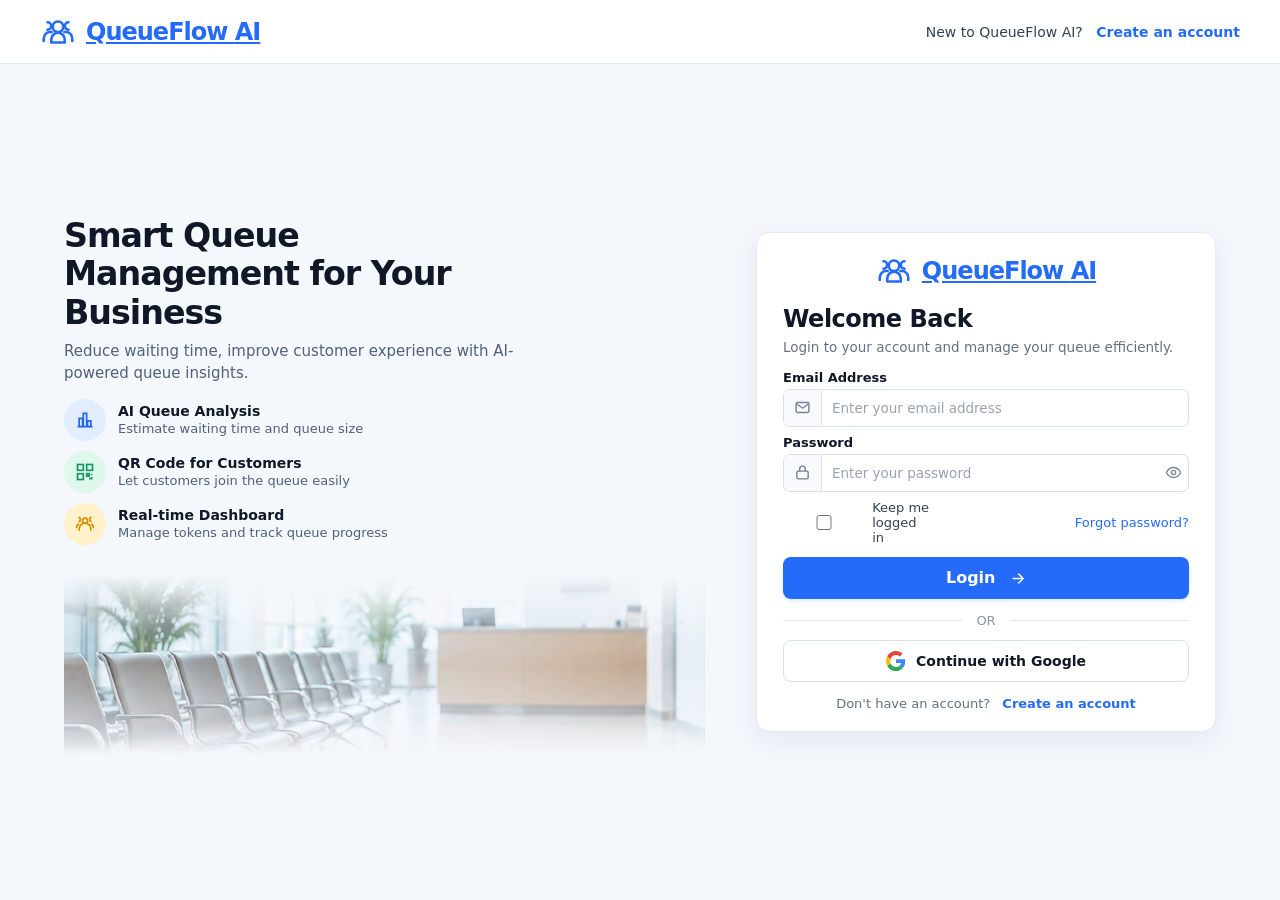
==== frontend/dashboard.html @ e9447c0b "QueueFlow AI MVP: owner auth, queue sessions, vision analysis, virtual tokens, customer pages" ====
<!DOCTYPE html>
<html lang="en">
<head>
<meta charset="UTF-8">
<meta name="viewport" content="width=device-width, initial-scale=1.0">
<title>QueueFlow AI — Owner Dashboard</title>
<link rel="stylesheet" href="assets/css/main.css?v=4">
</head>
<body class="dashboard">
<header class="topbar">
  <div class="brand"><svg viewBox="0 0 48 40" fill="none" aria-hidden="true"><g stroke="currentColor" stroke-width="4" stroke-linecap="round" stroke-linejoin="round"><circle cx="24" cy="9" r="6"/><circle cx="9" cy="15" r="4"/><circle cx="39" cy="15" r="4"/><path d="M12 34v-4c0-6 5-10 12-10s12 4 12 10v4H12Z"/><path d="M3 32v-3c0-4 3-7 7-7m35 10v-3c0-4-3-7-7-7"/></g></svg>QueueFlow <span>AI</span></div>
  <div class="top-right"><div class="bell" aria-label="Notifications">♧</div><div class="divider"></div><div class="profile"><div class="avatar" id="ownerAvatar">S</div><div><strong id="ownerName">Sri Sai Clinic</strong><small>Owner</small></div><span style="color:#687793">⌄</span></div></div>
</header>
<div class="layout">
  <aside class="sidebar" aria-label="Main navigation">
    <a href="#dashboard" class="nav active" data-page="dashboard"><svg viewBox="0 0 24 24" fill="none" stroke="currentColor" stroke-width="1.8"><path d="m3 10 9-7 9 7"/><path d="M5 9v12h5v-7h4v7h5V9"/></svg><span class="nav-text">Dashboard</span></a>
    <a href="#upload" class="nav" data-page="upload"><svg viewBox="0 0 24 24" fill="none" stroke="currentColor" stroke-width="1.8"><path d="M12 16V4m-5 5 5-5 5 5"/><path d="M4 15v4a2 2 0 0 0 2 2h12a2 2 0 0 0 2-2v-4"/></svg><span class="nav-text">Upload Queue<small>Image / Video</small></span></a>
    <div class="sidebar-foot"><div class="help-icon">?</div><div><strong>Need Help?</strong><small>QueueFlow support</small></div></div>
  </aside>

  <main class="main">
    <section class="page active" id="dashboardPage">
      <div class="page-head"><div><h1 id="welcomeTitle">Welcome back</h1><p>Here’s your queue overview. Token status and counts update automatically when the backend is connected.</p></div><div class="datebox"><svg viewBox="0 0 24 24" fill="none" stroke="currentColor" stroke-width="1.8"><rect x="3" y="5" width="18" height="16" rx="2"/><path d="M16 3v4M8 3v4M3 10h18"/></svg><div><strong id="dateLabel">Today</strong><small id="timeLabel">Queue session</small></div></div></div>
      <div class="refresh-note" style="margin-bottom:12px"><span class="small-tag" id="sessionPill">No session</span><button class="outline" id="newSessionBtn" type="button">New session</button><button class="outline" id="refreshBtn" type="button">Refresh</button></div>
      <div class="metrics">
        <div class="metric"><div class="metric-top"><span class="metric-label">People in Physical Queue</span><div class="metric-icon"><svg viewBox="0 0 24 24" fill="none" stroke="currentColor" stroke-width="1.8"><circle cx="9" cy="7" r="3"/><path d="M3 20v-2a6 6 0 0 1 12 0v2m2-10a3 3 0 1 0 0-6m1 10a5 5 0 0 1 3 4v2"/></svg></div></div><strong id="peopleMetric">—</strong><div class="metric-foot" id="peopleFoot">From latest image/video analysis</div></div>
        <div class="metric green"><div class="metric-top"><span class="metric-label">Total Tokens Issued</span><div class="metric-icon"><svg viewBox="0 0 24 24" fill="none" stroke="currentColor" stroke-width="1.8"><rect x="5" y="3" width="14" height="18" rx="2"/><path d="M9 7h6m-6 4h6m-6 4h3"/></svg></div></div><strong id="issuedMetric">0</strong><div class="metric-foot">Customers joined this session</div></div>
        <div class="metric amber"><div class="metric-top"><span class="metric-label">Currently Waiting</span><div class="metric-icon"><svg viewBox="0 0 24 24" fill="none" stroke="currentColor" stroke-width="1.8"><circle cx="12" cy="12" r="9"/><path d="M12 7v5l3 2"/></svg></div></div><strong id="waitingMetric">0</strong><div class="metric-foot">Active waiting tokens</div></div>
        <div class="metric purple"><div class="metric-top"><span class="metric-label">Estimated Waiting Time</span><div class="metric-icon"><svg viewBox="0 0 24 24" fill="none" stroke="currentColor" stroke-width="1.8"><circle cx="12" cy="12" r="9"/><path d="M12 7v5l3 2"/></svg></div></div><strong id="waitMetric">—</strong><div class="metric-foot">Calculated from queue and counters</div></div>
        <div class="metric teal"><div class="metric-top"><span class="metric-label">Queue Status</span><div class="metric-icon"><svg viewBox="0 0 24 24" fill="none" stroke="currentColor" stroke-width="1.8"><path d="M4 20v-7h4v7m4 0V4h4v16m4 0v-5h2v5z"/></svg></div></div><strong class="active-word" id="queueStatusMetric">Not active</strong><div class="metric-foot" id="queueStatusFoot">Activate to let customers join</div></div>
      </div>

      <section class="card dashboard-flow">
        <div class="flow-top"><div class="card-head" style="margin:0"><div><h2>Current Queue Flow</h2><p>See a short preview of the next tokens in line.</p></div></div><div class="refresh-note"><span class="green-dot"></span><span id="refreshLabel">Updates when backend is connected</span></div></div>
        <div class="flow-labels"><span class="current">Now serving</span><span>Next in line</span></div>
        <div class="flow-track" id="flowTrack">
          <div class="flow-token current"><strong>—</strong><small>No active token</small></div><span class="flow-arrow">›</span><div class="flow-token"><strong>—</strong><small>Waiting for data</small></div><span class="flow-arrow">›</span><div class="flow-token"><strong>—</strong><small>Waiting for data</small></div><span class="flow-arrow">›</span><div class="flow-more"><strong>···</strong><small>and more</small></div>
        </div>
      </section>

      <div class="lower-grid">
        <section class="card">
          <div class="card-head"><div><h2>Latest Queue Analysis</h2><p>Most recent image or recorded video analysis.</p></div><button class="outline" id="viewUploadBtn">Upload Queue →</button></div>
          <div class="analysis-details"><div id="latestImage"><div class="image-placeholder">No queue image/video analyzed yet</div></div><div class="analysis-meta"><div><div class="meta-label">Last analyzed</div><div class="meta-value" id="lastAnalyzed">—</div></div><div><div class="meta-label">Detected people</div><div class="meta-value" id="latestCount">—</div></div><div class="success-box"><svg viewBox="0 0 24 24" fill="none" stroke="currentColor" stroke-width="1.8"><circle cx="12" cy="12" r="9"/><path d="m7 12 3 3 7-7"/></svg><span id="analysisStatus">Upload an image or video to start analysis.</span></div></div></div>
        </section>
        <section class="card">
          <div class="card-head"><div><h2>QR Code for Customers</h2><p>Customers scan this code to take a queue token.</p></div><span class="queue-state" id="queueStatePill">Not active</span></div>
          <div class="qr-content"><div class="qr-visual" id="qrVisual"><svg viewBox="0 0 100 100" fill="none" stroke="currentColor" stroke-width="5"><rect x="8" y="8" width="28" height="28"/><rect x="64" y="8" width="28" height="28"/><rect x="8" y="64" width="28" height="28"/><path d="M16 16h12v12H16zm56 0h12v12H72zM16 72h12v12H16zM48 8h8v8h-8zm0 16h8v8h-8zm0 16h8v8h-8zm16 8h8v8h-8zm16 0h8v8h-8zm-32 8h8v8h-8zm16 8h8v8h-8zm16 8h8v8h-8z"/></svg><div class="qr-lock" id="qrLock">🔒</div></div><div class="qr-copy"><h3 id="qrTitle">Queue not active</h3><p id="qrDescription">Upload and analyze the queue, then activate it to make the customer link available.</p><div class="join-row"><input id="joinLink" readonly value="Available after activation"><button class="copy-btn" id="copyLink" type="button" aria-label="Copy join link">▢</button></div><div class="qr-foot" id="qrFoot">Real QR generation requires backend integration.</div></div></div>
          <div style="display:flex;gap:8px;margin-top:14px;flex-wrap:wrap"><button class="primary" id="activateBtn"><svg viewBox="0 0 24 24" fill="none" stroke="currentColor" stroke-width="1.8"><path d="m8 5 12 7-12 7V5Z"/></svg>Activate Queue</button><button class="danger" id="deactivateBtn" disabled>Deactivate</button></div>
        </section>
      </div>
    </section>

    <section class="page" id="uploadPage">
      <div class="page-head"><div><h1>Upload Queue</h1><p>Upload a clear image or recorded video of your physical queue. AI analysis will estimate the queue count.</p></div><div class="datebox"><svg viewBox="0 0 24 24" fill="none" stroke="currentColor" stroke-width="1.8"><rect x="3" y="5" width="18" height="16" rx="2"/><path d="M16 3v4M8 3v4M3 10h18"/></svg><div><strong>Queue analysis</strong><small>Image / recorded video</small></div></div></div>
      <div class="card" style="margin-bottom:17px">
        <div class="upload-layout">
          <div><div class="segmented"><button type="button" id="imageMode" class="seg-btn active"><svg viewBox="0 0 24 24" fill="none" stroke="currentColor" stroke-width="1.8"><rect x="3" y="3" width="18" height="18" rx="2"/><circle cx="8.5" cy="8.5" r="1.5"/><path d="m21 15-5-5L5 21"/></svg>Upload Image</button><button type="button" id="videoMode" class="seg-btn"><svg viewBox="0 0 24 24" fill="none" stroke="currentColor" stroke-width="1.8"><rect x="3" y="5" width="13" height="14" rx="2"/><path d="m16 10 5-3v10l-5-3z"/></svg>Upload Video</button></div>
            <input type="file" id="fileInput" accept="image/jpeg,image/png,image/webp" hidden>
            <div class="dropzone" id="dropzone" role="button" tabindex="0" aria-label="Select queue image"><div class="drop-icon" id="dropIcon"><svg viewBox="0 0 24 24" fill="none" stroke="currentColor" stroke-width="1.8"><path d="M12 16V4m-5 5 5-5 5 5"/><path d="M4 15v4a2 2 0 0 0 2 2h12a2 2 0 0 0 2-2v-4"/></svg></div><strong id="dropTitle">Drag &amp; drop an image here</strong><p>or <button type="button" class="browse" id="browseBtn">click to browse</button></p><small id="fileHelp">Supports JPG, PNG, WEBP · Max 10 MB</small></div>
            <div class="preview-file" id="previewFile"></div><div class="analyze-row"><button type="button" class="primary" id="analyzeBtn"><svg viewBox="0 0 24 24" fill="none" stroke="currentColor" stroke-width="1.8"><path d="m12 3 1.5 5.5L19 10l-5.5 1.5L12 17l-1.5-5.5L5 10l5.5-1.5L12 3Z"/></svg>Analyze Queue</button><button type="button" class="outline" id="clearBtn">Clear</button></div>
          </div>
          <div><div class="preview-head"><strong>Preview</strong><button class="outline" id="changeFileBtn">Change File</button></div><div id="previewArea"><div class="preview-empty">Your selected queue image or video will appear here.</div></div><p class="hint">Image = one-time snapshot. Recorded video = analyze multiple sampled frames. Neither means continuous live camera tracking.</p></div>
        </div>
      </div>
      <section class="card"><div class="card-head"><div><h2>Analysis Results</h2><p>Review the count before updating your dashboard.</p></div><span class="small-tag" id="uploadAnalysisBadge">NOT ANALYZED</span></div><div class="results-grid"><div class="result-box"><small>Estimated people</small><strong id="uploadPeople">—</strong><span>Physical queue</span></div><div class="result-box"><small>Estimated wait</small><strong id="uploadWait">—</strong><span>Per customer</span></div><div class="result-box"><small>Queue length</small><strong id="uploadLength">—</strong><span>Optional estimate</span></div><div class="notes-box"><strong>Analysis Notes</strong><ul id="analysisNotes"><li>Upload a file to begin.</li><li>Actual detection requires the AI backend.</li></ul></div></div><div class="analyze-row" style="align-items:flex-end"><div class="field" style="flex:1"><label for="correctedCount">Confirm people count (owner review)</label><input id="correctedCount" type="number" min="0" step="1" placeholder="e.g. 12"></div><div class="field" style="max-width:150px"><label for="avgServiceInput">Avg min / customer</label><input id="avgServiceInput" type="number" min="0" max="1440" step="0.5"></div><button type="button" class="primary" id="applyReviewBtn">Apply</button></div><div class="notice" id="backendNotice">Prototype only: actual AI analysis, database saving, token creation and QR generation require the FastAPI backend.</div></section>
    </section>
  </main>
</div>
</div>
<script src="assets/js/notify.js?v=1" defer></script>
<script src="assets/js/dashboard.js?v=7" defer></script>
</body>
</html>
---- frontend/assets/css/main.css ----
:root{--blue:#246bfa;--blue-dark:#1557db;--ink:#101828;--muted:#667085;--line:#d9e0ea;--bg:#f4f7fc;--topbar:64px}*{box-sizing:border-box}html, body.auth{height:100%}body.auth{margin:0;font-family:Inter,ui-sans-serif,system-ui,-apple-system,BlinkMacSystemFont,"Segoe UI",sans-serif;color:var(--ink);background:var(--bg);display:flex;flex-direction:column;min-height:100dvh}body.auth .topbar{height:var(--topbar);flex:0 0 auto;background:rgba(255,255,255,.96);border-bottom:1px solid #e4e9f1;display:flex;align-items:center;justify-content:space-between;padding:0 max(24px,calc((100% - 1200px)/2));gap:24px}body.auth .brand{display:flex;align-items:center;gap:10px;font-size:24px;font-weight:750;letter-spacing:-1px;white-space:nowrap}body.auth .brand svg{width:36px;height:36px;color:var(--blue)}body.auth .brand .ai{color:var(--blue)}body.auth .signin{font-size:14px;color:#344054;white-space:nowrap}body.auth .signin a{color:var(--blue);font-weight:650;text-decoration:none;margin-left:10px}body.auth main{max-width:1200px;width:100%;margin:0 auto;padding:12px 24px;display:grid;grid-template-columns:minmax(0,1fr) minmax(400px,460px);gap:clamp(24px,4vw,56px);align-items:center;flex:1 1 auto;min-height:0}body.auth .intro{position:relative;align-self:center;min-height:0;padding:8px 0 200px;isolation:isolate;overflow:hidden;width:100%}body.auth .intro:before{content:"";position:absolute;z-index:-2;left:0;right:0;bottom:0;height:180px;background-size:cover;background-position:center 30%;background-image:linear-gradient(to bottom,var(--bg) 0%,rgba(244,247,252,.28) 35%,rgba(244,247,252,.04) 100%),url("[data-uri]");background-size:cover;background-position:center 58%;opacity:.92}body.auth .intro:after{content:"";position:absolute;z-index:-1;left:0;right:0;bottom:0;height:90px;background:linear-gradient(to bottom,transparent,var(--bg))}body.auth h1{font-size:clamp(28px,2.6vw,34px);line-height:1.15;letter-spacing:-1px;margin:0 0 8px;max-width:470px}body.auth .lead{font-size:15px;line-height:1.5;color:#526079;max-width:475px;margin:0 0 14px}body.auth .benefit{display:flex;align-items:center;gap:12px;margin:10px 0}body.auth .benefit-icon{width:42px;height:42px;display:grid;place-items:center;border-radius:50%;flex:0 0 auto}body.auth .benefit-icon svg{width:20px;height:20px}body.auth .blue{background:#e2edff;color:#2165ef}body.auth .green{background:#def8eb;color:#15965d}body.auth .gold{background:#fff1c9;color:#d89000}body.auth .benefit strong{display:block;font-size:14px;margin-bottom:2px}body.auth .benefit span{display:block;color:#526079;font-size:13px}body.auth .card{background:#fff;border:1px solid #e7ebf2;border-radius:14px;box-shadow:0 8px 28px rgba(20,40,80,.07);padding:20px 26px;align-self:center;min-height:0}body.auth .card h2{font-size:24px;letter-spacing:-.5px;margin:0 0 4px}body.auth .sub{font-size:13.5px;line-height:1.5;color:var(--muted);margin:0 0 12px}body.auth .field{margin-bottom:8px}body.auth .field label{display:block;font-size:13px;font-weight:600;margin-bottom:4px}body.auth .input-wrap{height:38px;border:1px solid var(--line);border-radius:7px;display:flex;align-items:center;overflow:hidden;background:#fff;transition:border-color .15s,box-shadow .15s}body.auth .input-wrap:focus-within{border-color:var(--blue);box-shadow:0 0 0 3px rgba(36,107,250,.12)}body.auth .field-icon{width:38px;height:100%;display:grid;place-items:center;border-right:1px solid #e2e7ef;background:#f8faff;color:#758198;flex:0 0 auto}body.auth .field-icon svg{width:17px;height:17px}body.auth input{font:inherit;font-size:13.5px;min-width:0;width:100%;border:0;outline:0;padding:0 10px;color:var(--ink);background:transparent}body.auth input::placeholder{color:#98a2b3}body.auth .toggle{border:0;background:transparent;color:#7d889b;padding:6px;cursor:pointer}body.auth .toggle svg{width:17px;height:17px;display:block}body.auth .error{display:none;color:#c43232;font-size:11.5px;margin-top:3px}body.auth .field.invalid .error{display:block}body.auth .field.invalid .input-wrap{border-color:#c43232}body.auth .checkrow{display:flex;align-items:flex-start;gap:8px;margin:10px 0;font-size:12.5px;color:#526079;line-height:1.5}body.auth .checkrow input{width:15px;height:15px;margin:2px 0 0;accent-color:var(--blue);flex:0 0 auto}body.auth a{color:var(--blue)}body.auth .submit{width:100%;border:0;border-radius:8px;background:var(--blue);color:#fff;font:inherit;font-weight:650;height:42px;cursor:pointer;box-shadow:0 2px 4px rgba(36,107,250,.15);transition:background .15s,transform .15s}body.auth .submit:hover{background:var(--blue-dark)}body.auth .submit:active{transform:translateY(1px)}body.auth .submit:disabled{opacity:.65;cursor:wait}body.auth .notice{display:none;margin-top:8px;padding:8px 10px;border-radius:8px;background:#ecfdf3;color:#067647;font-size:12.5px;line-height:1.5}body.auth .notice.show{display:block}body.auth .notice.error{background:#fef3f2;color:#b42318}@media(min-width:961px){body.auth{max-height:100dvh;overflow:hidden}body.auth main{overflow:hidden}body.auth .card{max-height:calc(100dvh - var(--topbar) - 24px);overflow:auto}body.auth .intro{max-height:calc(100dvh - var(--topbar) - 24px)}}@media(max-width:960px){body.auth{display:block;min-height:100dvh;max-height:none;overflow:auto}body.auth main{grid-template-columns:1fr;gap:24px;max-width:650px;margin:0 auto;padding:24px 24px 32px;overflow:visible}body.auth .intro{max-height:none;min-height:auto;padding:20px 0 24px}body.auth .intro:before, body.auth .intro:after{display:none}body.auth h1{font-size:32px}body.auth .lead{margin-bottom:18px}body.auth .benefit{margin:12px 0}body.auth .card{padding:24px;max-height:none;overflow:visible}}@media(max-width:560px){body.auth .topbar{height:68px;padding:0 16px}body.auth .brand{font-size:21px;gap:7px}body.auth .brand svg{width:32px;height:32px}body.auth .signin{font-size:12px}body.auth .signin a{margin-left:4px}body.auth main{padding:0 14px;margin:18px auto 32px}body.auth .intro{padding-top:10px}body.auth h1{font-size:30px;max-width:360px}body.auth .lead{font-size:16px}body.auth .benefit-icon{width:44px;height:44px}body.auth .benefit strong{font-size:14px}body.auth .benefit span{font-size:13px}body.auth .card{padding:24px 18px}body.auth .card h2{font-size:27px}body.auth .sub{font-size:14px}body.auth .field label{font-size:13px}}

/* ---- Login-only components (shared stylesheet; used by login.html) ---- */
.top-link{font-size:14px;color:#344054;white-space:nowrap}.top-link a{color:var(--blue);font-weight:650;text-decoration:none;margin-left:9px}
.card-brand{display:flex;justify-content:center;margin-bottom:16px}.card-brand .brand{font-size:24px}
.options{display:flex;align-items:center;justify-content:space-between;gap:12px;margin:2px 0 12px;font-size:13px}
.remember{display:flex;align-items:center;gap:8px;color:#344054}.remember input{width:15px;height:15px;padding:0;accent-color:var(--blue)}
.forgot{text-decoration:none;white-space:nowrap}
.arrow{width:17px;height:17px;vertical-align:middle;margin-left:8px}
.separator{display:flex;align-items:center;gap:14px;color:#8a94a6;font-size:13px;margin:14px 0 12px}.separator:before,.separator:after{content:"";height:1px;background:#e0e6ef;flex:1}
.google{height:42px;width:100%;border:1px solid var(--line);border-radius:8px;background:#fff;color:#111827;font:inherit;font-weight:550;font-size:14px;cursor:pointer;display:flex;align-items:center;justify-content:center;gap:10px}.google:hover{background:#f9fbff}.google svg{width:20px;height:20px}
.bottom{text-align:center;color:#667085;font-size:13px;margin:14px 0 0}.bottom a{margin-left:8px;text-decoration:none;font-weight:600}
.message{display:none;margin-top:8px;padding:8px 10px;border-radius:8px;background:#eff6ff;color:#1d4ed8;font-size:12.5px;line-height:1.5}.message.show{display:block}.message.error{background:#fef3f2;color:#b42318}
@media(max-width:560px){.top-link{font-size:12px}.top-link a{margin-left:4px}.card-brand{margin-bottom:14px}.card-brand .brand{font-size:21px}.options{font-size:12px}.google{font-size:13px}}

/* ================= Dashboard (scoped: body.dashboard) ================= */
body.dashboard main{display:block;grid-template-columns:none;gap:normal;overflow:visible}body.dashboard a{color:var(--blue)}body.dashboard{--blue:#0866f5;--blue-dark:#0757df;--ink:#121d33;--muted:#687793;--line:#e3eaf5;--bg:#f5f8fd;--white:#fff;--soft:#edf4ff;--green:#087a49;--amber:#946200;--red:#c32640;--shadow:0 6px 22px rgba(24,60,120,.045)}body.dashboard{margin:0;background:var(--bg);color:var(--ink);font:14px/1.45 Inter,ui-sans-serif,system-ui,-apple-system,"Segoe UI",sans-serif;display:block}body.dashboard button, body.dashboard input, body.dashboard select{font:inherit}body.dashboard button{cursor:pointer}body.dashboard button:disabled{opacity:.5;cursor:not-allowed}body.dashboard svg{flex-shrink:0}body.dashboard .topbar{height:70px;background:#fff;border-bottom:1px solid var(--line);display:flex;align-items:center;justify-content:space-between;padding:0 26px;position:sticky;top:0;z-index:10}body.dashboard .brand{display:flex;align-items:center;gap:10px;font-size:23px;font-weight:800;letter-spacing:-.8px}body.dashboard .brand svg{width:40px;height:35px;color:var(--blue)}body.dashboard .brand span{color:var(--blue)}body.dashboard .top-right{display:flex;align-items:center;gap:19px}body.dashboard .bell{position:relative;font-size:21px;color:#263653}body.dashboard .bell:after{content:"";position:absolute;right:0;top:0;width:7px;height:7px;border-radius:50%;background:#f04452}body.dashboard .divider{height:34px;width:1px;background:var(--line)}body.dashboard .profile{display:flex;align-items:center;gap:10px}body.dashboard .avatar{width:39px;height:39px;background:var(--blue);color:#fff;border-radius:50%;display:grid;place-items:center;font-weight:700}body.dashboard .profile strong{display:block;font-size:13px}body.dashboard .profile small{display:block;color:var(--muted);font-size:12px}body.dashboard .layout{display:grid;grid-template-columns:225px minmax(0,1fr);min-height:calc(100vh - 70px)}body.dashboard .sidebar{background:#fff;border-right:1px solid var(--line);padding:22px 13px;display:flex;flex-direction:column;gap:7px}body.dashboard .nav{display:flex;align-items:center;gap:13px;padding:12px 14px;border-radius:10px;color:#4a5873;text-decoration:none;font-size:14px;font-weight:550;transition:.15s}body.dashboard .nav svg{width:21px;height:21px}body.dashboard .nav.active{background:#e8f2ff;color:var(--blue);font-weight:700}body.dashboard .nav:hover{background:#f1f6fd}body.dashboard .nav small{display:block;font-size:11px;color:inherit;opacity:.8;font-weight:400;margin-top:1px}body.dashboard .nav .nav-text{min-width:0}body.dashboard .sidebar-foot{margin-top:auto;padding:13px 12px;border-radius:11px;background:#f1f6fd;display:flex;gap:10px;align-items:center}body.dashboard .help-icon{width:34px;height:34px;border-radius:50%;display:grid;place-items:center;background:#fff;color:var(--blue);font-size:19px;font-weight:800}body.dashboard .sidebar-foot strong{display:block;font-size:12px}body.dashboard .sidebar-foot small{display:block;color:var(--muted);font-size:11px}body.dashboard .main{min-width:0;padding:24px 25px 40px;max-width:1600px;width:100%;margin:0 auto}body.dashboard .page{display:none}body.dashboard .page.active{display:block}body.dashboard .page-head{display:flex;align-items:flex-start;justify-content:space-between;gap:15px;margin-bottom:21px}body.dashboard .page-head h1{font-size:27px;line-height:1.2;letter-spacing:-.8px;margin:0 0 6px}body.dashboard .page-head p{color:var(--muted);font-size:14px;margin:0}body.dashboard .datebox{display:flex;align-items:center;gap:10px;border:1px solid var(--line);background:#fff;border-radius:10px;padding:10px 13px;white-space:nowrap}body.dashboard .datebox svg{width:21px;height:21px;color:var(--blue)}body.dashboard .datebox strong{display:block;font-size:12px}body.dashboard .datebox small{color:var(--muted);font-size:11px}body.dashboard .metrics{display:grid;grid-template-columns:repeat(5,minmax(0,1fr));gap:12px;margin-bottom:18px}body.dashboard .metric{background:#fff;border:1px solid #e7edf6;border-radius:12px;padding:15px;min-width:0;box-shadow:var(--shadow)}body.dashboard .metric-top{display:flex;align-items:center;justify-content:space-between;gap:8px}body.dashboard .metric-label{font-size:11px;color:#52617d;font-weight:600}body.dashboard .metric-icon{width:36px;height:36px;border-radius:10px;display:grid;place-items:center;background:#eaf2ff;color:var(--blue)}body.dashboard .metric-icon svg{width:20px;height:20px}body.dashboard .metric strong{font-size:27px;letter-spacing:-.7px;display:block;margin:8px 0 2px}body.dashboard .metric-foot{font-size:10px;color:var(--muted)}body.dashboard .metric.green .metric-icon{background:#e4f8ee;color:var(--green)}body.dashboard .metric.amber .metric-icon{background:#fff3df;color:#d97706}body.dashboard .metric.purple .metric-icon{background:#f1eaff;color:#7546c8}body.dashboard .metric.teal .metric-icon{background:#e2f8f7;color:#0f8c8a}body.dashboard .active-word{color:var(--green);font-size:22px!important}body.dashboard .card{background:#fff;border:1px solid #e7edf6;border-radius:13px;padding:17px;box-shadow:var(--shadow);min-width:0}body.dashboard .card-head{display:flex;align-items:flex-start;justify-content:space-between;gap:12px;margin-bottom:15px}body.dashboard .card-head h2{font-size:17px;margin:0 0 3px;letter-spacing:-.2px}body.dashboard .card-head p{font-size:12px;color:var(--muted);margin:0}body.dashboard .small-tag{background:#f1f5fb;color:#62708a;padding:5px 8px;border-radius:7px;font-size:10px;font-weight:700;white-space:nowrap}body.dashboard .dashboard-flow{margin-bottom:18px}body.dashboard .flow-top{display:flex;align-items:center;justify-content:space-between;gap:12px;flex-wrap:wrap}body.dashboard .refresh-note{display:flex;align-items:center;gap:7px;color:var(--muted);font-size:11px}body.dashboard .green-dot{width:7px;height:7px;background:#12b76a;border-radius:50%}body.dashboard .flow-labels{display:flex;gap:34px;margin:14px 0 8px 40px;color:var(--muted);font-size:11px}body.dashboard .flow-labels .current{color:var(--blue);font-weight:700}body.dashboard .flow-track{display:flex;align-items:center;gap:9px;overflow-x:auto;padding:2px 1px 5px}body.dashboard .flow-token{min-width:115px;flex:1;text-align:center;border-radius:9px;background:#f0f5fd;padding:12px 8px;color:#1a2a4c;border:1px solid transparent}body.dashboard .flow-token.current{background:linear-gradient(135deg,#4394ff,#2476f7);color:#fff;box-shadow:0 5px 12px #0866f526}body.dashboard .flow-token strong{display:block;font-size:16px;margin-bottom:3px}body.dashboard .flow-token small{font-size:11px;opacity:.85}body.dashboard .flow-arrow{color:#7d8ba4;font-size:20px}body.dashboard .flow-more{min-width:90px;border:1px dashed #d5dfed;background:#fff;color:var(--muted);border-radius:9px;padding:11px 8px;text-align:center}body.dashboard .flow-more strong{display:block;font-size:19px}body.dashboard .flow-more small{font-size:10px}body.dashboard .lower-grid{display:grid;grid-template-columns:minmax(0,1fr) minmax(0,1fr);gap:17px}body.dashboard .analysis-details{display:grid;grid-template-columns:1fr 1fr;gap:14px;align-items:start}body.dashboard .analysis-image{width:100%;height:165px;object-fit:cover;background:#edf2f8;border-radius:9px;display:block}body.dashboard .image-placeholder{height:165px;background:#f0f5fc;border:1px dashed #cbd8ed;border-radius:9px;display:grid;place-items:center;text-align:center;padding:14px;color:var(--muted);font-size:12px}body.dashboard .analysis-meta{display:grid;gap:12px}body.dashboard .meta-label{font-size:11px;color:var(--muted)}body.dashboard .meta-value{font-size:15px;font-weight:650;margin-top:2px}body.dashboard .success-box{display:flex;align-items:center;gap:9px;padding:10px;background:#eafaf1;color:var(--green);border:1px solid #b9efcf;border-radius:8px;font-size:11px}body.dashboard .success-box svg{width:21px;height:21px}body.dashboard .qr-head-actions{display:flex;align-items:center;gap:8px}body.dashboard .outline, body.dashboard .primary, body.dashboard .danger{display:inline-flex;align-items:center;justify-content:center;gap:8px;border-radius:8px;padding:9px 12px;font-weight:650;font-size:12px;border:1px solid transparent}body.dashboard .outline{background:#fff;border-color:var(--line);color:#3f4f6c}body.dashboard .primary{background:var(--blue);color:#fff}body.dashboard .primary:hover{background:var(--blue-dark)}body.dashboard .danger{background:#fff1f2;border-color:#ffd7dc;color:var(--red)}body.dashboard .outline svg, body.dashboard .primary svg, body.dashboard .danger svg{width:16px;height:16px}body.dashboard .qr-content{display:grid;grid-template-columns:130px minmax(0,1fr);gap:14px;align-items:center}body.dashboard .qr-visual{height:130px;width:130px;border:1px solid var(--line);border-radius:9px;background:#fff;display:grid;place-items:center;position:relative;color:#a5b1c4}body.dashboard .qr-visual svg{width:98px;height:98px}body.dashboard .qr-lock{position:absolute;inset:0;display:grid;place-items:center;background:#f8faffa8;font-size:24px}body.dashboard .qr-copy h3{font-size:13px;margin:0 0 6px}body.dashboard .qr-copy p{font-size:11px;color:var(--muted);margin:0 0 10px}body.dashboard .join-row{display:flex;gap:5px}body.dashboard .join-row input{width:100%;min-width:0;height:36px;border:1px solid var(--line);border-radius:7px;padding:0 9px;background:#f8faff;font-size:11px;color:#52617d}body.dashboard .copy-btn{width:37px;flex-shrink:0;border:1px solid var(--line);background:#fff;border-radius:7px;color:#52617d}body.dashboard .qr-foot{font-size:10px;color:var(--muted);margin-top:7px}body.dashboard .upload-layout{display:grid;grid-template-columns:minmax(0,1fr) minmax(0,1fr);gap:17px}body.dashboard .segmented{display:grid;grid-template-columns:1fr 1fr;gap:9px;margin-bottom:12px}body.dashboard .seg-btn{border:1px solid var(--line);background:#fff;color:#4c5a75;border-radius:8px;padding:10px;display:flex;justify-content:center;align-items:center;gap:8px;font-weight:650;font-size:12px}body.dashboard .seg-btn svg{width:18px;height:18px}body.dashboard .seg-btn.active{background:var(--blue);border-color:var(--blue);color:#fff}body.dashboard .dropzone{min-height:245px;border:1.5px dashed #b8cff8;background:#fbfdff;border-radius:10px;display:flex;flex-direction:column;align-items:center;justify-content:center;text-align:center;padding:18px;transition:.15s}body.dashboard .dropzone.drag{background:#edf5ff;border-color:var(--blue)}body.dashboard .drop-icon{width:53px;height:53px;border-radius:13px;background:#eaf2ff;color:var(--blue);display:grid;place-items:center;margin-bottom:10px}body.dashboard .drop-icon svg{width:29px;height:29px}body.dashboard .dropzone strong{font-size:15px}body.dashboard .dropzone p{margin:4px 0 9px;color:var(--muted);font-size:12px}body.dashboard .browse{color:var(--blue);font-weight:700;border:0;background:none;padding:0}body.dashboard .dropzone small{font-size:11px;color:#8290a8}body.dashboard .preview-image{width:100%;height:260px;object-fit:cover;border-radius:9px;background:#eef2f8}body.dashboard .preview-empty{height:260px;border-radius:9px;background:#f1f5fb;display:grid;place-items:center;text-align:center;padding:20px;color:var(--muted);font-size:12px}body.dashboard .preview-head{display:flex;align-items:center;justify-content:space-between;margin-bottom:10px}body.dashboard .preview-head strong{font-size:14px}body.dashboard .preview-file{display:none;margin-top:10px;padding:9px;border:1px solid var(--line);border-radius:8px;font-size:11px;color:var(--muted);overflow-wrap:anywhere}body.dashboard .preview-file.show{display:block}body.dashboard .analyze-row{display:flex;gap:9px;margin-top:12px}body.dashboard .analyze-row .primary{flex:1;padding:12px}body.dashboard .results-grid{display:grid;grid-template-columns:repeat(3,minmax(0,1fr)) minmax(0,1.5fr);gap:10px}body.dashboard .result-box{border:1px solid #e6edf8;background:#fbfdff;border-radius:10px;padding:13px;text-align:center}body.dashboard .result-box small{display:block;color:var(--muted);font-size:10px}body.dashboard .result-box strong{display:block;font-size:25px;margin:7px 0 3px}body.dashboard .result-box span{font-size:10px;color:var(--muted)}body.dashboard .notes-box{background:#eef5ff;border-radius:10px;padding:13px;color:#31558c;font-size:11px}body.dashboard .notes-box strong{display:block;color:var(--blue);font-size:12px;margin-bottom:7px}body.dashboard .notes-box ul{margin:0;padding-left:17px}body.dashboard .notes-box li{margin:4px 0}body.dashboard .settings-grid{display:grid;grid-template-columns:repeat(4,minmax(0,1fr));gap:12px}body.dashboard .field label{display:block;font-size:11px;font-weight:700;margin-bottom:6px}body.dashboard .field select, body.dashboard .field input{height:38px;width:100%;border:1px solid var(--line);border-radius:8px;padding:0 9px;background:#fff;color:#24324d;outline-color:#8ab4ff;font-size:12px}body.dashboard .field small{display:block;color:var(--muted);font-size:10px;margin-top:5px}body.dashboard .hint{font-size:11px;color:var(--muted);line-height:1.5;margin:11px 0 0}body.dashboard .notice{padding:10px 11px;background:#edf5ff;border-radius:8px;color:#2855a0;font-size:10px;line-height:1.5;margin-top:12px}body.dashboard .mobile-top{display:none}@media(max-width:1250px){body.dashboard .metrics{grid-template-columns:repeat(3,minmax(0,1fr))}body.dashboard .lower-grid{grid-template-columns:1fr}body.dashboard .results-grid{grid-template-columns:repeat(3,minmax(0,1fr))}body.dashboard .notes-box{grid-column:1/-1}body.dashboard .settings-grid{grid-template-columns:repeat(2,minmax(0,1fr))}}@media(max-width:760px){body.dashboard .topbar{height:62px;padding:0 13px}body.dashboard .brand{font-size:19px}body.dashboard .brand svg{width:33px}body.dashboard .top-right{gap:10px}body.dashboard .divider, body.dashboard .profile>div:not(.avatar), body.dashboard .bell{display:none}body.dashboard .layout{display:block}body.dashboard .sidebar{position:sticky;top:62px;z-index:4;flex-direction:row;overflow-x:auto;padding:8px;border-right:0;border-bottom:1px solid var(--line);gap:5px}body.dashboard .nav{flex:0 0 auto;padding:9px 11px;font-size:12px;gap:7px}body.dashboard .nav svg{width:18px;height:18px}body.dashboard .nav small, body.dashboard .sidebar-foot{display:none}body.dashboard .main{padding:17px 12px 28px}body.dashboard .page-head{display:block}body.dashboard .page-head h1{font-size:24px}body.dashboard .datebox{display:inline-flex;margin-top:12px}body.dashboard .metrics{grid-template-columns:repeat(2,minmax(0,1fr));gap:9px}body.dashboard .metric{padding:12px}body.dashboard .metric strong{font-size:24px}body.dashboard .metric-label{font-size:10px}body.dashboard .metric-icon{width:31px;height:31px}body.dashboard .metric-icon svg{width:17px}body.dashboard .card{padding:13px}body.dashboard .flow-track{gap:6px}body.dashboard .flow-token{min-width:100px}body.dashboard .flow-arrow{font-size:16px}body.dashboard .analysis-details, body.dashboard .upload-layout{grid-template-columns:1fr}body.dashboard .analysis-image, body.dashboard .image-placeholder, body.dashboard .preview-image, body.dashboard .preview-empty{height:205px}body.dashboard .qr-content{grid-template-columns:105px minmax(0,1fr);gap:10px}body.dashboard .qr-visual{width:105px;height:105px}body.dashboard .qr-visual svg{width:80px;height:80px}body.dashboard .settings-grid{grid-template-columns:1fr 1fr}body.dashboard .results-grid{grid-template-columns:repeat(3,minmax(0,1fr))}body.dashboard .result-box{padding:9px}body.dashboard .result-box strong{font-size:22px}body.dashboard .qr-head-actions .danger{font-size:10px;padding:8px}body.dashboard .page-head p{font-size:12px}}@media(max-width:390px){body.dashboard .nav{padding:8px}body.dashboard .nav svg{display:none}body.dashboard .settings-grid{grid-template-columns:1fr}body.dashboard .qr-content{grid-template-columns:1fr}body.dashboard .qr-visual{margin:auto}body.dashboard .qr-copy{min-width:0}body.dashboard .result-box strong{font-size:19px}body.dashboard .results-grid{gap:6px}body.dashboard .datebox{white-space:normal}}

/* ================= Customer join (scoped: body.join) ================= */
body.join{ --blue: #2563eb; --blue-dark: #1d4ed8; --blue-soft: #eff6ff; --ink: #172033; --muted: #687386; --line: #e5eaf2; --surface: #ffffff; --bg: #f5f8fc; --green: #15803d; --green-soft: #f0fdf4; }body.join{ margin: 0; min-height: 100vh; padding: 24px 16px; display: grid; place-items: center; background: radial-gradient(circle at top, #eaf2ff 0, var(--bg) 44%, #f8fafc 100%); color: var(--ink); font-family: Inter, ui-sans-serif, system-ui, -apple-system, BlinkMacSystemFont, "Segoe UI", sans-serif; }body.join .app{ width: 100%; max-width: 430px; }body.join .brand{ display: flex; align-items: center; justify-content: center; gap: 10px; margin-bottom: 22px; font-size: 20px; font-weight: 800; letter-spacing: -0.5px; }body.join .brand-mark{ width: 38px; height: 38px; border-radius: 12px; display: grid; place-items: center; color: #fff; background: linear-gradient(135deg, #3b82f6, #1d4ed8); box-shadow: 0 8px 18px #2563eb30; }body.join .brand-mark svg{ width: 23px; height: 23px; }body.join .card{ background: var(--surface); border: 1px solid #e8edf5; border-radius: 24px; padding: 28px; box-shadow: 0 18px 50px #19335b12; }body.join .eyebrow{ color: var(--blue); background: var(--blue-soft); display: inline-flex; align-items: center; gap: 7px; border-radius: 999px; padding: 7px 11px; font-size: 12px; font-weight: 750; letter-spacing: .2px; }body.join h1{ margin: 18px 0 8px; font-size: 27px; line-height: 1.2; letter-spacing: -.8px; }body.join .subtitle{ margin: 0 0 24px; color: var(--muted); font-size: 14px; line-height: 1.6; }body.join .field{ margin: 17px 0 0; }body.join label{ display: block; margin-bottom: 8px; font-size: 13px; font-weight: 700; }body.join input{ width: 100%; height: 49px; border: 1px solid #dce3ed; border-radius: 12px; padding: 0 14px; color: var(--ink); background: #fff; font: inherit; font-size: 14px; outline: none; transition: border .2s, box-shadow .2s; }body.join input::placeholder{ color: #a0a9b8; }body.join input:focus{ border-color: var(--blue); box-shadow: 0 0 0 4px #2563eb16; }body.join .phone-wrap{ display: flex; gap: 8px; }body.join .country-code{ width: 76px; flex: 0 0 76px; display: grid; place-items: center; border: 1px solid #dce3ed; border-radius: 12px; background: #f8fafc; color: #39465b; font-size: 14px; font-weight: 700; }body.join .phone-wrap input{ min-width: 0; }body.join .primary{ width: 100%; margin-top: 24px; min-height: 50px; border: 0; border-radius: 12px; color: #fff; background: var(--blue); font: inherit; font-size: 14px; font-weight: 750; cursor: pointer; box-shadow: 0 8px 18px #2563eb26; transition: transform .15s, background .15s; }body.join .primary:hover{ background: var(--blue-dark); }body.join .primary:active{ transform: translateY(1px); }body.join .primary:focus-visible{ outline: 3px solid #93c5fd; outline-offset: 3px; }body.join .privacy{ margin: 15px 0 0; color: #8791a2; font-size: 11px; line-height: 1.55; text-align: center; }body.join .footer{ margin-top: 18px; color: #8a94a5; font-size: 11px; text-align: center; }body.join .hidden{ display: none !important; }body.join .token-header{ text-align: center; }body.join .success-icon{ margin: 0 auto 13px; width: 58px; height: 58px; border-radius: 50%; display: grid; place-items: center; color: var(--green); background: var(--green-soft); }body.join .success-icon svg{ width: 28px; height: 28px; }body.join .token-number{ margin: 20px 0 8px; padding: 19px 12px; border-radius: 16px; background: linear-gradient(135deg, #eff6ff, #f5f8ff); border: 1px solid #dbeafe; color: var(--blue-dark); font-size: 36px; font-weight: 850; letter-spacing: 1px; }body.join .token-label{ color: var(--muted); font-size: 12px; font-weight: 650; }body.join .stats{ display: grid; grid-template-columns: 1fr 1fr; gap: 11px; margin-top: 18px; }body.join .stat{ padding: 15px 12px; border: 1px solid var(--line); border-radius: 14px; background: #fff; }body.join .stat .label{ color: var(--muted); font-size: 11px; line-height: 1.45; }body.join .stat .value{ margin-top: 7px; font-size: 21px; font-weight: 800; letter-spacing: -.4px; }body.join .validity{ display: flex; align-items: flex-start; gap: 10px; margin-top: 16px; padding: 13px; border-radius: 12px; background: #fffbeb; border: 1px solid #fef3c7; color: #92400e; font-size: 12px; line-height: 1.5; }body.join .validity svg{ flex: 0 0 17px; width: 17px; height: 17px; margin-top: 1px; }body.join .status{ display: flex; align-items: center; justify-content: space-between; gap: 10px; margin-top: 18px; padding: 13px 14px; border: 1px solid var(--line); border-radius: 12px; font-size: 12px; }body.join .status-badge{ color: #1d4ed8; background: #eff6ff; border-radius: 999px; padding: 6px 9px; font-weight: 800; }body.join .demo-note{ margin: 15px 0 0; color: #7c8799; font-size: 11px; line-height: 1.55; text-align: center; }@media (max-width: 380px){body.join .card{ padding: 22px 18px; }body.join h1{ font-size: 24px; }}

/* ================= Live status (scoped: body.track) ================= */
body.track{ --blue:#2563eb; --blue-dark:#1d4ed8; --blue-light:#eff6ff; --ink:#172033; --muted:#687386; --line:#e5eaf2; --bg:#f5f8fc; --green:#159957; --green-bg:#ecfdf3; --orange:#ea580c; --purple:#7c3aed; }body.track{ margin:0; min-height:100vh; padding:22px 14px; display:flex; justify-content:center; align-items:flex-start; background:radial-gradient(circle at top,#eaf2ff 0,var(--bg) 45%,#f8fafc 100%); color:var(--ink); font-family:Inter,ui-sans-serif,system-ui,-apple-system,BlinkMacSystemFont,"Segoe UI",sans-serif; }body.track button{ font:inherit; }body.track .app{ width:100%; max-width:440px; }body.track .topbar{ display:flex; align-items:center; justify-content:space-between; gap:12px; margin:2px 2px 18px; }body.track .brand{ display:flex; align-items:center; gap:9px; font-size:20px; font-weight:850; letter-spacing:-.6px; }body.track .brand-mark{ width:38px;height:38px;border-radius:12px;display:grid;place-items:center;color:white; background:linear-gradient(135deg,#3b82f6,#1d4ed8);box-shadow:0 7px 16px #2563eb2a; }body.track .brand-mark svg{ width:23px;height:23px; }body.track .icon-button{ width:42px;height:42px;border:1px solid #dbeafe;border-radius:13px;background:white;color:var(--blue); display:grid;place-items:center;cursor:pointer; }body.track .icon-button svg{ width:20px;height:20px; }body.track .icon-button:focus-visible, body.track .refresh-button:focus-visible{ outline:3px solid #93c5fd;outline-offset:3px; }body.track .card{ background:white;border:1px solid #e8edf5;border-radius:21px;padding:20px;margin-bottom:14px;box-shadow:0 12px 35px #19335b0b; }body.track .clinic{ display:flex;align-items:center;gap:14px; }body.track .clinic-image{ width:94px;height:86px;flex:0 0 94px;border-radius:14px;display:grid;place-items:center; background:linear-gradient(135deg,#dbeafe,#eff6ff);color:#1d4ed8;border:1px solid #dbeafe; }body.track .clinic-image svg{ width:37px;height:37px; }body.track .clinic-name{ font-size:17px;font-weight:800;letter-spacing:-.3px;margin:0 0 5px; }body.track .clinic-sub{ color:var(--muted);font-size:13px;line-height:1.5;margin:0; }body.track .clinic-location{ display:flex;align-items:center;gap:5px;margin-top:8px;color:#506079;font-size:12px; }body.track .clinic-location svg{ width:15px;height:15px;color:var(--blue);flex:0 0 15px; }body.track .token-panel{ text-align:center;padding:22px 18px;background:linear-gradient(135deg,#eff6ff,#f7faff);border:1px solid #dbeafe;border-radius:17px;margin-top:18px; }body.track .small-label{ font-size:13px;color:#60708a; }body.track .token-number{ font-size:clamp(47px,14vw,66px);line-height:1.05;letter-spacing:1px;font-weight:900;color:var(--blue);margin:9px 0 12px; }body.track .status-pill{ display:inline-flex;align-items:center;gap:7px;border-radius:999px;padding:7px 12px;font-size:12px;font-weight:800;color:#087443;background:#dcfce7; }body.track .dot{ width:8px;height:8px;border-radius:50%;background:currentColor; }body.track .token-caption{ font-size:13px;color:#4b5c75;margin:12px 0 0; }body.track .stats{ display:grid;grid-template-columns:repeat(3,minmax(0,1fr));gap:9px;margin-top:13px; }body.track .stat{ text-align:center;padding:14px 6px;border:1px solid var(--line);border-radius:14px;background:white;min-width:0; }body.track .stat-icon{ width:35px;height:35px;margin:0 auto 9px;display:grid;place-items:center;border-radius:10px;background:#eff6ff;color:var(--blue); }body.track .stat-icon svg{ width:20px;height:20px; }body.track .stat-value{ font-size:clamp(16px,4.8vw,20px);font-weight:850;letter-spacing:-.5px;white-space:nowrap; }body.track .stat-label{ margin-top:6px;color:var(--muted);font-size:10.5px;line-height:1.4; }body.track .section-title-row{ display:flex;align-items:center;justify-content:space-between;gap:12px;margin-bottom:16px; }body.track .section-title{ margin:0;font-size:16px;font-weight:850;letter-spacing:-.3px; }body.track .section-meta{ color:var(--muted);font-size:11px;white-space:nowrap; }body.track .progress-track{ display:flex;align-items:flex-start;justify-content:space-between;position:relative;padding:0 1px;margin:22px 0 4px; }body.track .progress-track:before{ content:"";position:absolute;height:3px;background:#d9e2f0;left:7%;right:7%;top:11px;border-radius:3px; }body.track .progress-track:after{ content:"";position:absolute;height:3px;background:var(--green);left:7%;width:47%;top:11px;border-radius:3px; }body.track .step{ position:relative;z-index:1;display:flex;flex-direction:column;align-items:center;gap:7px;width:13%;font-size:10px;color:#738096; }body.track .step-circle{ width:24px;height:24px;border-radius:50%;display:grid;place-items:center;background:#d8e0ed;color:#7c8799;border:2px solid white; }body.track .step-circle svg{ width:13px;height:13px; }body.track .step.done{ color:#166534; }body.track .step.done .step-circle{ background:var(--green);color:white; }body.track .step.current{ color:var(--blue);font-weight:850; }body.track .step.current .step-circle{ width:27px;height:27px;margin-top:-1px;background:var(--blue);color:white;box-shadow:0 0 0 4px #dbeafe; }body.track .step.current .step-circle svg{ width:15px;height:15px; }body.track .step.current .step-name{ margin-top:-1px; }body.track .info-box{ display:flex;align-items:flex-start;gap:10px;background:#eff6ff;border:1px solid #dbeafe;border-radius:13px;padding:13px;margin-top:20px;color:#36537e;font-size:12px;line-height:1.55; }body.track .info-box svg{ width:18px;height:18px;flex:0 0 18px;color:var(--blue);margin-top:1px; }body.track .info-box strong{ color:#1e3a8a; }body.track .live-heading{ display:flex;align-items:center;justify-content:space-between;gap:10px;margin-bottom:15px; }body.track .live-indicator{ display:inline-flex;align-items:center;gap:6px;color:var(--green);font-size:11px;font-weight:750;white-space:nowrap; }body.track .live-indicator .dot{ width:7px;height:7px; }body.track .live-grid{ display:grid;grid-template-columns:1fr 1fr;gap:10px; }body.track .live-stat{ border:1px solid var(--line);border-radius:14px;padding:14px;min-width:0; }body.track .live-icon{ width:34px;height:34px;border-radius:10px;display:grid;place-items:center;margin-bottom:9px; }body.track .live-icon svg{ width:19px;height:19px; }body.track .live-icon.blue{ background:#eff6ff;color:var(--blue); }body.track .live-icon.orange{ background:#fff7ed;color:var(--orange); }body.track .live-icon.green{ background:#ecfdf3;color:var(--green); }body.track .live-icon.purple{ background:#f5f3ff;color:var(--purple); }body.track .live-value{ font-size:23px;font-weight:850;letter-spacing:-.6px; }body.track .live-label{ margin-top:4px;font-size:12px;color:#59677e;line-height:1.5; }body.track .token-list{ display:flex;flex-direction:column;gap:6px; }body.track .token-row{ display:grid;grid-template-columns:48px minmax(70px,1fr) auto 15px;align-items:center;gap:7px;background:#f8fafc;border:1px solid transparent;border-radius:10px;padding:9px 10px;font-size:11px; }body.track .token-row .id{ font-weight:850;font-size:12px; }body.track .badge{ justify-self:start;padding:5px 7px;border-radius:7px;background:#e9eef7;color:#53627a;font-size:10px;font-weight:750;white-space:nowrap; }body.track .token-row .time{ color:#64748b;white-space:nowrap; }body.track .row-check{ width:15px;height:15px;border-radius:50%;display:grid;place-items:center;background:#16a34a;color:white; }body.track .row-check svg{ width:10px;height:10px; }body.track .token-row.mine{ background:#eff6ff;border-color:#93c5fd; }body.track .token-row.mine .id, body.track .token-row.mine .time{ color:var(--blue); }body.track .token-row.mine .badge{ color:#1d4ed8;background:#dbeafe; }body.track .row-wait{ width:14px;height:14px;border:2px solid #60a5fa;border-radius:50%;justify-self:center; }body.track .refresh-button{ width:100%;min-height:48px;border:1px solid #93c5fd;border-radius:12px;background:#eff6ff;color:var(--blue-dark); font-size:14px;font-weight:800;display:flex;align-items:center;justify-content:center;gap:9px;cursor:pointer; }body.track .refresh-button svg{ width:19px;height:19px; }body.track .refresh-button:disabled{ opacity:.7;cursor:wait; }body.track .updated{ text-align:center;color:#8a94a5;font-size:10px;margin:11px 0 0; }body.track .demo-note{ text-align:center;color:#7b8798;font-size:10px;line-height:1.55;margin:14px 8px 0; }body.track .hidden{ display:none!important; }@media(max-width:360px){body.track .card{ padding:16px; }body.track .clinic{ gap:10px; }body.track .clinic-image{ width:72px;height:75px;flex-basis:72px; }body.track .stats{ gap:6px; }body.track .stat{ padding:12px 3px; }body.track .token-row{ grid-template-columns:43px minmax(62px,1fr) auto 14px;gap:5px;padding:8px 7px; }}

/* ============ QueueFlow global toast notifications (all pages) ============ */
/* Restrained premium style: white translucent surface, thin border, soft
   shadow, tinted status icon, title optional. Desktop top-right; mobile
   top full-width with safe margins. */
.notify-wrap{position:fixed;top:16px;right:16px;z-index:100;display:flex;flex-direction:column;gap:10px;width:min(360px,calc(100vw - 32px));pointer-events:none}
.notify-wrap .notify{pointer-events:auto}
.notify{display:grid;grid-template-columns:auto minmax(0,1fr) auto;gap:10px;align-items:start;background:rgba(255,255,255,.97);backdrop-filter:blur(8px);-webkit-backdrop-filter:blur(8px);border:1px solid #e6ebf2;border-left:3px solid var(--accent,#175cd3);border-radius:14px;box-shadow:0 12px 32px rgba(16,24,40,.14);padding:12px 10px 12px 12px;animation:notify-in .25s cubic-bezier(.21,1.02,.55,1)}
.notify-success{--accent:#067647}.notify-error{--accent:#b42318}.notify-warning{--accent:#b54708}.notify-info,.notify-loading{--accent:#175cd3}
.notify-icon{width:26px;height:26px;border-radius:50%;display:grid;place-items:center;flex:0 0 auto;background:var(--tint,#eff8ff);color:var(--accent,#175cd3)}
.notify-success .notify-icon{--tint:#ecfdf3}.notify-error .notify-icon{--tint:#fef3f2}.notify-warning .notify-icon{--tint:#fffaeb}.notify-info .notify-icon,.notify-loading .notify-icon{--tint:#eff8ff}
.notify-icon svg{width:16px;height:16px;display:block}
.notify-body{min-width:0}
.notify-title{font-size:13px;font-weight:700;color:#101828;margin-bottom:2px}
.notify-text{font-size:13px;line-height:1.5;color:#344054;overflow-wrap:anywhere}
.notify-close{border:0;background:transparent;color:#98a2b3;border-radius:8px;width:26px;height:26px;display:grid;place-items:center;cursor:pointer;padding:0;flex:0 0 auto}
.notify-close:hover{background:#f2f4f7;color:#475467}
.notify-close:focus-visible{outline:2px solid #84adff;outline-offset:2px}
.notify-close svg{width:14px;height:14px;display:block}
.notify-spinner{width:15px;height:15px;border-radius:50%;border:2px solid #bfd4f5;border-top-color:#175cd3;animation:notify-spin .8s linear infinite}
.notify.leaving{animation:notify-out .22s ease forwards}
@keyframes notify-in{from{opacity:0;transform:translateY(-10px) scale(.98)}to{opacity:1;transform:translateY(0) scale(1)}}
@keyframes notify-out{from{opacity:1;transform:translateY(0)}to{opacity:0;transform:translateY(-8px)}}
@keyframes notify-spin{to{transform:rotate(360deg)}}
@media(max-width:560px){.notify-wrap{top:12px;left:12px;right:12px;width:auto}}
@media(prefers-reduced-motion:reduce){.notify,.notify.leaving{animation:none}.notify-spinner{animation:none;border-top-color:#bfd4f5}}
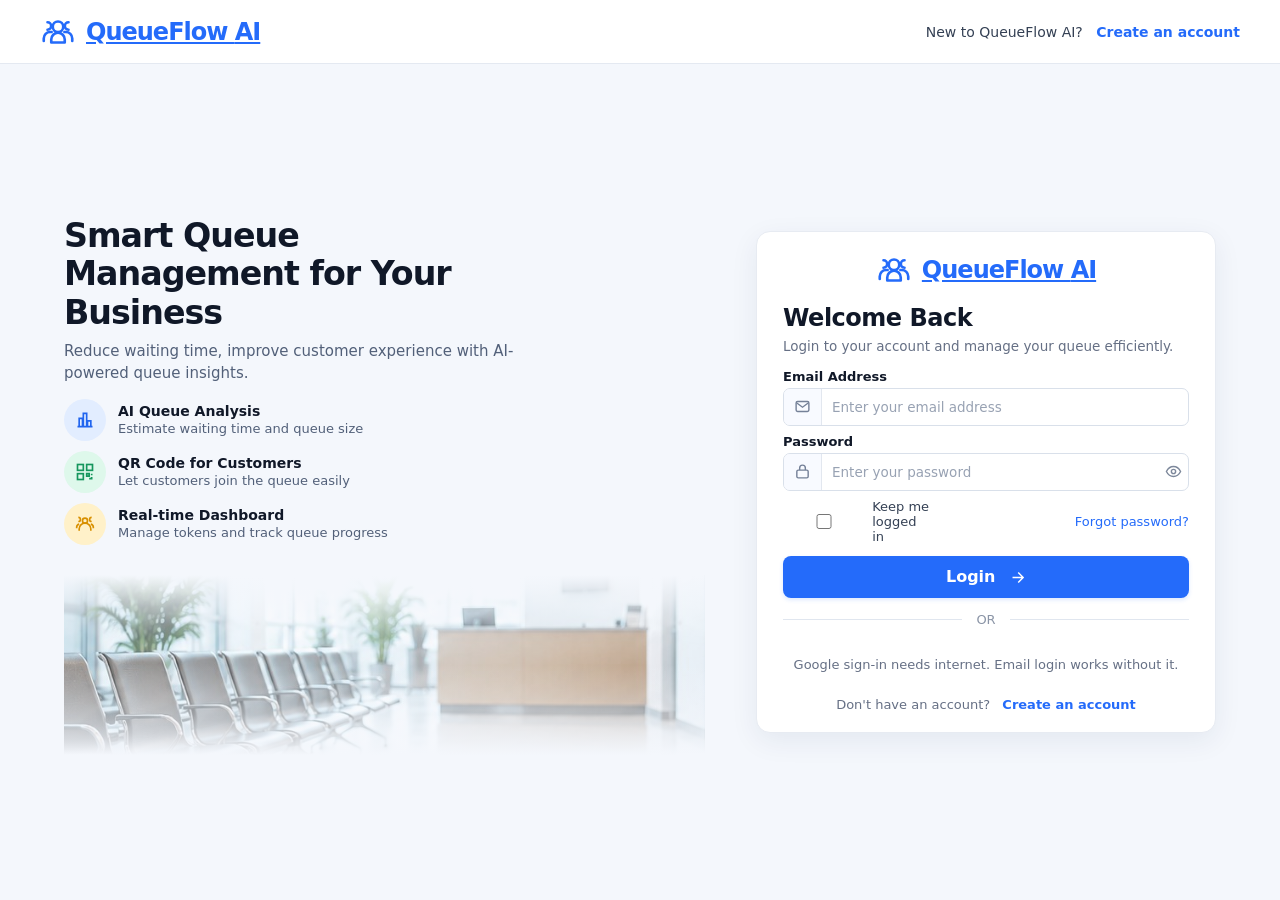
==== commit dc2734b8: "Migrate Google sign-in to FedCM-safe rendered button" ====
--- a/frontend/dashboard.html
+++ b/frontend/dashboard.html
@@ -4,7 +4,7 @@
 <meta charset="UTF-8">
 <meta name="viewport" content="width=device-width, initial-scale=1.0">
 <title>QueueFlow AI — Owner Dashboard</title>
-<link rel="stylesheet" href="assets/css/main.css?v=4">
+<link rel="stylesheet" href="assets/css/main.css?v=5">
 </head>
 <body class="dashboard">
 <header class="topbar">
--- a/frontend/assets/css/main.css
+++ b/frontend/assets/css/main.css
@@ -8,10 +8,10 @@
 .forgot{text-decoration:none;white-space:nowrap}
 .arrow{width:17px;height:17px;vertical-align:middle;margin-left:8px}
 .separator{display:flex;align-items:center;gap:14px;color:#8a94a6;font-size:13px;margin:14px 0 12px}.separator:before,.separator:after{content:"";height:1px;background:#e0e6ef;flex:1}
-.google{height:42px;width:100%;border:1px solid var(--line);border-radius:8px;background:#fff;color:#111827;font:inherit;font-weight:550;font-size:14px;cursor:pointer;display:flex;align-items:center;justify-content:center;gap:10px}.google:hover{background:#f9fbff}.google svg{width:20px;height:20px}
+#gSignInBtn{display:grid;place-items:center;min-height:44px}.google-unavailable{font-size:13px;color:var(--muted);text-align:center;margin:8px 0 0}
 .bottom{text-align:center;color:#667085;font-size:13px;margin:14px 0 0}.bottom a{margin-left:8px;text-decoration:none;font-weight:600}
 .message{display:none;margin-top:8px;padding:8px 10px;border-radius:8px;background:#eff6ff;color:#1d4ed8;font-size:12.5px;line-height:1.5}.message.show{display:block}.message.error{background:#fef3f2;color:#b42318}
-@media(max-width:560px){.top-link{font-size:12px}.top-link a{margin-left:4px}.card-brand{margin-bottom:14px}.card-brand .brand{font-size:21px}.options{font-size:12px}.google{font-size:13px}}
+@media(max-width:560px){.top-link{font-size:12px}.top-link a{margin-left:4px}.card-brand{margin-bottom:14px}.card-brand .brand{font-size:21px}.options{font-size:12px}}
 
 /* ================= Dashboard (scoped: body.dashboard) ================= */
 body.dashboard main{display:block;grid-template-columns:none;gap:normal;overflow:visible}body.dashboard a{color:var(--blue)}body.dashboard{--blue:#0866f5;--blue-dark:#0757df;--ink:#121d33;--muted:#687793;--line:#e3eaf5;--bg:#f5f8fd;--white:#fff;--soft:#edf4ff;--green:#087a49;--amber:#946200;--red:#c32640;--shadow:0 6px 22px rgba(24,60,120,.045)}body.dashboard{margin:0;background:var(--bg);color:var(--ink);font:14px/1.45 Inter,ui-sans-serif,system-ui,-apple-system,"Segoe UI",sans-serif;display:block}body.dashboard button, body.dashboard input, body.dashboard select{font:inherit}body.dashboard button{cursor:pointer}body.dashboard button:disabled{opacity:.5;cursor:not-allowed}body.dashboard svg{flex-shrink:0}body.dashboard .topbar{height:70px;background:#fff;border-bottom:1px solid var(--line);display:flex;align-items:center;justify-content:space-between;padding:0 26px;position:sticky;top:0;z-index:10}body.dashboard .brand{display:flex;align-items:center;gap:10px;font-size:23px;font-weight:800;letter-spacing:-.8px}body.dashboard .brand svg{width:40px;height:35px;color:var(--blue)}body.dashboard .brand span{color:var(--blue)}body.dashboard .top-right{display:flex;align-items:center;gap:19px}body.dashboard .bell{position:relative;font-size:21px;color:#263653}body.dashboard .bell:after{content:"";position:absolute;right:0;top:0;width:7px;height:7px;border-radius:50%;background:#f04452}body.dashboard .divider{height:34px;width:1px;background:var(--line)}body.dashboard .profile{display:flex;align-items:center;gap:10px}body.dashboard .avatar{width:39px;height:39px;background:var(--blue);color:#fff;border-radius:50%;display:grid;place-items:center;font-weight:700}body.dashboard .profile strong{display:block;font-size:13px}body.dashboard .profile small{display:block;color:var(--muted);font-size:12px}body.dashboard .layout{display:grid;grid-template-columns:225px minmax(0,1fr);min-height:calc(100vh - 70px)}body.dashboard .sidebar{background:#fff;border-right:1px solid var(--line);padding:22px 13px;display:flex;flex-direction:column;gap:7px}body.dashboard .nav{display:flex;align-items:center;gap:13px;padding:12px 14px;border-radius:10px;color:#4a5873;text-decoration:none;font-size:14px;font-weight:550;transition:.15s}body.dashboard .nav svg{width:21px;height:21px}body.dashboard .nav.active{background:#e8f2ff;color:var(--blue);font-weight:700}body.dashboard .nav:hover{background:#f1f6fd}body.dashboard .nav small{display:block;font-size:11px;color:inherit;opacity:.8;font-weight:400;margin-top:1px}body.dashboard .nav .nav-text{min-width:0}body.dashboard .sidebar-foot{margin-top:auto;padding:13px 12px;border-radius:11px;background:#f1f6fd;display:flex;gap:10px;align-items:center}body.dashboard .help-icon{width:34px;height:34px;border-radius:50%;display:grid;place-items:center;background:#fff;color:var(--blue);font-size:19px;font-weight:800}body.dashboard .sidebar-foot strong{display:block;font-size:12px}body.dashboard .sidebar-foot small{display:block;color:var(--muted);font-size:11px}body.dashboard .main{min-width:0;padding:24px 25px 40px;max-width:1600px;width:100%;margin:0 auto}body.dashboard .page{display:none}body.dashboard .page.active{display:block}body.dashboard .page-head{display:flex;align-items:flex-start;justify-content:space-between;gap:15px;margin-bottom:21px}body.dashboard .page-head h1{font-size:27px;line-height:1.2;letter-spacing:-.8px;margin:0 0 6px}body.dashboard .page-head p{color:var(--muted);font-size:14px;margin:0}body.dashboard .datebox{display:flex;align-items:center;gap:10px;border:1px solid var(--line);background:#fff;border-radius:10px;padding:10px 13px;white-space:nowrap}body.dashboard .datebox svg{width:21px;height:21px;color:var(--blue)}body.dashboard .datebox strong{display:block;font-size:12px}body.dashboard .datebox small{color:var(--muted);font-size:11px}body.dashboard .metrics{display:grid;grid-template-columns:repeat(5,minmax(0,1fr));gap:12px;margin-bottom:18px}body.dashboard .metric{background:#fff;border:1px solid #e7edf6;border-radius:12px;padding:15px;min-width:0;box-shadow:var(--shadow)}body.dashboard .metric-top{display:flex;align-items:center;justify-content:space-between;gap:8px}body.dashboard .metric-label{font-size:11px;color:#52617d;font-weight:600}body.dashboard .metric-icon{width:36px;height:36px;border-radius:10px;display:grid;place-items:center;background:#eaf2ff;color:var(--blue)}body.dashboard .metric-icon svg{width:20px;height:20px}body.dashboard .metric strong{font-size:27px;letter-spacing:-.7px;display:block;margin:8px 0 2px}body.dashboard .metric-foot{font-size:10px;color:var(--muted)}body.dashboard .metric.green .metric-icon{background:#e4f8ee;color:var(--green)}body.dashboard .metric.amber .metric-icon{background:#fff3df;color:#d97706}body.dashboard .metric.purple .metric-icon{background:#f1eaff;color:#7546c8}body.dashboard .metric.teal .metric-icon{background:#e2f8f7;color:#0f8c8a}body.dashboard .active-word{color:var(--green);font-size:22px!important}body.dashboard .card{background:#fff;border:1px solid #e7edf6;border-radius:13px;padding:17px;box-shadow:var(--shadow);min-width:0}body.dashboard .card-head{display:flex;align-items:flex-start;justify-content:space-between;gap:12px;margin-bottom:15px}body.dashboard .card-head h2{font-size:17px;margin:0 0 3px;letter-spacing:-.2px}body.dashboard .card-head p{font-size:12px;color:var(--muted);margin:0}body.dashboard .small-tag{background:#f1f5fb;color:#62708a;padding:5px 8px;border-radius:7px;font-size:10px;font-weight:700;white-space:nowrap}body.dashboard .dashboard-flow{margin-bottom:18px}body.dashboard .flow-top{display:flex;align-items:center;justify-content:space-between;gap:12px;flex-wrap:wrap}body.dashboard .refresh-note{display:flex;align-items:center;gap:7px;color:var(--muted);font-size:11px}body.dashboard .green-dot{width:7px;height:7px;background:#12b76a;border-radius:50%}body.dashboard .flow-labels{display:flex;gap:34px;margin:14px 0 8px 40px;color:var(--muted);font-size:11px}body.dashboard .flow-labels .current{color:var(--blue);font-weight:700}body.dashboard .flow-track{display:flex;align-items:center;gap:9px;overflow-x:auto;padding:2px 1px 5px}body.dashboard .flow-token{min-width:115px;flex:1;text-align:center;border-radius:9px;background:#f0f5fd;padding:12px 8px;color:#1a2a4c;border:1px solid transparent}body.dashboard .flow-token.current{background:linear-gradient(135deg,#4394ff,#2476f7);color:#fff;box-shadow:0 5px 12px #0866f526}body.dashboard .flow-token strong{display:block;font-size:16px;margin-bottom:3px}body.dashboard .flow-token small{font-size:11px;opacity:.85}body.dashboard .flow-arrow{color:#7d8ba4;font-size:20px}body.dashboard .flow-more{min-width:90px;border:1px dashed #d5dfed;background:#fff;color:var(--muted);border-radius:9px;padding:11px 8px;text-align:center}body.dashboard .flow-more strong{display:block;font-size:19px}body.dashboard .flow-more small{font-size:10px}body.dashboard .lower-grid{display:grid;grid-template-columns:minmax(0,1fr) minmax(0,1fr);gap:17px}body.dashboard .analysis-details{display:grid;grid-template-columns:1fr 1fr;gap:14px;align-items:start}body.dashboard .analysis-image{width:100%;height:165px;object-fit:cover;background:#edf2f8;border-radius:9px;display:block}body.dashboard .image-placeholder{height:165px;background:#f0f5fc;border:1px dashed #cbd8ed;border-radius:9px;display:grid;place-items:center;text-align:center;padding:14px;color:var(--muted);font-size:12px}body.dashboard .analysis-meta{display:grid;gap:12px}body.dashboard .meta-label{font-size:11px;color:var(--muted)}body.dashboard .meta-value{font-size:15px;font-weight:650;margin-top:2px}body.dashboard .success-box{display:flex;align-items:center;gap:9px;padding:10px;background:#eafaf1;color:var(--green);border:1px solid #b9efcf;border-radius:8px;font-size:11px}body.dashboard .success-box svg{width:21px;height:21px}body.dashboard .qr-head-actions{display:flex;align-items:center;gap:8px}body.dashboard .outline, body.dashboard .primary, body.dashboard .danger{display:inline-flex;align-items:center;justify-content:center;gap:8px;border-radius:8px;padding:9px 12px;font-weight:650;font-size:12px;border:1px solid transparent}body.dashboard .outline{background:#fff;border-color:var(--line);color:#3f4f6c}body.dashboard .primary{background:var(--blue);color:#fff}body.dashboard .primary:hover{background:var(--blue-dark)}body.dashboard .danger{background:#fff1f2;border-color:#ffd7dc;color:var(--red)}body.dashboard .outline svg, body.dashboard .primary svg, body.dashboard .danger svg{width:16px;height:16px}body.dashboard .qr-content{display:grid;grid-template-columns:130px minmax(0,1fr);gap:14px;align-items:center}body.dashboard .qr-visual{height:130px;width:130px;border:1px solid var(--line);border-radius:9px;background:#fff;display:grid;place-items:center;position:relative;color:#a5b1c4}body.dashboard .qr-visual svg{width:98px;height:98px}body.dashboard .qr-lock{position:absolute;inset:0;display:grid;place-items:center;background:#f8faffa8;font-size:24px}body.dashboard .qr-copy h3{font-size:13px;margin:0 0 6px}body.dashboard .qr-copy p{font-size:11px;color:var(--muted);margin:0 0 10px}body.dashboard .join-row{display:flex;gap:5px}body.dashboard .join-row input{width:100%;min-width:0;height:36px;border:1px solid var(--line);border-radius:7px;padding:0 9px;background:#f8faff;font-size:11px;color:#52617d}body.dashboard .copy-btn{width:37px;flex-shrink:0;border:1px solid var(--line);background:#fff;border-radius:7px;color:#52617d}body.dashboard .qr-foot{font-size:10px;color:var(--muted);margin-top:7px}body.dashboard .upload-layout{display:grid;grid-template-columns:minmax(0,1fr) minmax(0,1fr);gap:17px}body.dashboard .segmented{display:grid;grid-template-columns:1fr 1fr;gap:9px;margin-bottom:12px}body.dashboard .seg-btn{border:1px solid var(--line);background:#fff;color:#4c5a75;border-radius:8px;padding:10px;display:flex;justify-content:center;align-items:center;gap:8px;font-weight:650;font-size:12px}body.dashboard .seg-btn svg{width:18px;height:18px}body.dashboard .seg-btn.active{background:var(--blue);border-color:var(--blue);color:#fff}body.dashboard .dropzone{min-height:245px;border:1.5px dashed #b8cff8;background:#fbfdff;border-radius:10px;display:flex;flex-direction:column;align-items:center;justify-content:center;text-align:center;padding:18px;transition:.15s}body.dashboard .dropzone.drag{background:#edf5ff;border-color:var(--blue)}body.dashboard .drop-icon{width:53px;height:53px;border-radius:13px;background:#eaf2ff;color:var(--blue);display:grid;place-items:center;margin-bottom:10px}body.dashboard .drop-icon svg{width:29px;height:29px}body.dashboard .dropzone strong{font-size:15px}body.dashboard .dropzone p{margin:4px 0 9px;color:var(--muted);font-size:12px}body.dashboard .browse{color:var(--blue);font-weight:700;border:0;background:none;padding:0}body.dashboard .dropzone small{font-size:11px;color:#8290a8}body.dashboard .preview-image{width:100%;height:260px;object-fit:cover;border-radius:9px;background:#eef2f8}body.dashboard .preview-empty{height:260px;border-radius:9px;background:#f1f5fb;display:grid;place-items:center;text-align:center;padding:20px;color:var(--muted);font-size:12px}body.dashboard .preview-head{display:flex;align-items:center;justify-content:space-between;margin-bottom:10px}body.dashboard .preview-head strong{font-size:14px}body.dashboard .preview-file{display:none;margin-top:10px;padding:9px;border:1px solid var(--line);border-radius:8px;font-size:11px;color:var(--muted);overflow-wrap:anywhere}body.dashboard .preview-file.show{display:block}body.dashboard .analyze-row{display:flex;gap:9px;margin-top:12px}body.dashboard .analyze-row .primary{flex:1;padding:12px}body.dashboard .results-grid{display:grid;grid-template-columns:repeat(3,minmax(0,1fr)) minmax(0,1.5fr);gap:10px}body.dashboard .result-box{border:1px solid #e6edf8;background:#fbfdff;border-radius:10px;padding:13px;text-align:center}body.dashboard .result-box small{display:block;color:var(--muted);font-size:10px}body.dashboard .result-box strong{display:block;font-size:25px;margin:7px 0 3px}body.dashboard .result-box span{font-size:10px;color:var(--muted)}body.dashboard .notes-box{background:#eef5ff;border-radius:10px;padding:13px;color:#31558c;font-size:11px}body.dashboard .notes-box strong{display:block;color:var(--blue);font-size:12px;margin-bottom:7px}body.dashboard .notes-box ul{margin:0;padding-left:17px}body.dashboard .notes-box li{margin:4px 0}body.dashboard .settings-grid{display:grid;grid-template-columns:repeat(4,minmax(0,1fr));gap:12px}body.dashboard .field label{display:block;font-size:11px;font-weight:700;margin-bottom:6px}body.dashboard .field select, body.dashboard .field input{height:38px;width:100%;border:1px solid var(--line);border-radius:8px;padding:0 9px;background:#fff;color:#24324d;outline-color:#8ab4ff;font-size:12px}body.dashboard .field small{display:block;color:var(--muted);font-size:10px;margin-top:5px}body.dashboard .hint{font-size:11px;color:var(--muted);line-height:1.5;margin:11px 0 0}body.dashboard .notice{padding:10px 11px;background:#edf5ff;border-radius:8px;color:#2855a0;font-size:10px;line-height:1.5;margin-top:12px}body.dashboard .mobile-top{display:none}@media(max-width:1250px){body.dashboard .metrics{grid-template-columns:repeat(3,minmax(0,1fr))}body.dashboard .lower-grid{grid-template-columns:1fr}body.dashboard .results-grid{grid-template-columns:repeat(3,minmax(0,1fr))}body.dashboard .notes-box{grid-column:1/-1}body.dashboard .settings-grid{grid-template-columns:repeat(2,minmax(0,1fr))}}@media(max-width:760px){body.dashboard .topbar{height:62px;padding:0 13px}body.dashboard .brand{font-size:19px}body.dashboard .brand svg{width:33px}body.dashboard .top-right{gap:10px}body.dashboard .divider, body.dashboard .profile>div:not(.avatar), body.dashboard .bell{display:none}body.dashboard .layout{display:block}body.dashboard .sidebar{position:sticky;top:62px;z-index:4;flex-direction:row;overflow-x:auto;padding:8px;border-right:0;border-bottom:1px solid var(--line);gap:5px}body.dashboard .nav{flex:0 0 auto;padding:9px 11px;font-size:12px;gap:7px}body.dashboard .nav svg{width:18px;height:18px}body.dashboard .nav small, body.dashboard .sidebar-foot{display:none}body.dashboard .main{padding:17px 12px 28px}body.dashboard .page-head{display:block}body.dashboard .page-head h1{font-size:24px}body.dashboard .datebox{display:inline-flex;margin-top:12px}body.dashboard .metrics{grid-template-columns:repeat(2,minmax(0,1fr));gap:9px}body.dashboard .metric{padding:12px}body.dashboard .metric strong{font-size:24px}body.dashboard .metric-label{font-size:10px}body.dashboard .metric-icon{width:31px;height:31px}body.dashboard .metric-icon svg{width:17px}body.dashboard .card{padding:13px}body.dashboard .flow-track{gap:6px}body.dashboard .flow-token{min-width:100px}body.dashboard .flow-arrow{font-size:16px}body.dashboard .analysis-details, body.dashboard .upload-layout{grid-template-columns:1fr}body.dashboard .analysis-image, body.dashboard .image-placeholder, body.dashboard .preview-image, body.dashboard .preview-empty{height:205px}body.dashboard .qr-content{grid-template-columns:105px minmax(0,1fr);gap:10px}body.dashboard .qr-visual{width:105px;height:105px}body.dashboard .qr-visual svg{width:80px;height:80px}body.dashboard .settings-grid{grid-template-columns:1fr 1fr}body.dashboard .results-grid{grid-template-columns:repeat(3,minmax(0,1fr))}body.dashboard .result-box{padding:9px}body.dashboard .result-box strong{font-size:22px}body.dashboard .qr-head-actions .danger{font-size:10px;padding:8px}body.dashboard .page-head p{font-size:12px}}@media(max-width:390px){body.dashboard .nav{padding:8px}body.dashboard .nav svg{display:none}body.dashboard .settings-grid{grid-template-columns:1fr}body.dashboard .qr-content{grid-template-columns:1fr}body.dashboard .qr-visual{margin:auto}body.dashboard .qr-copy{min-width:0}body.dashboard .result-box strong{font-size:19px}body.dashboard .results-grid{gap:6px}body.dashboard .datebox{white-space:normal}}
